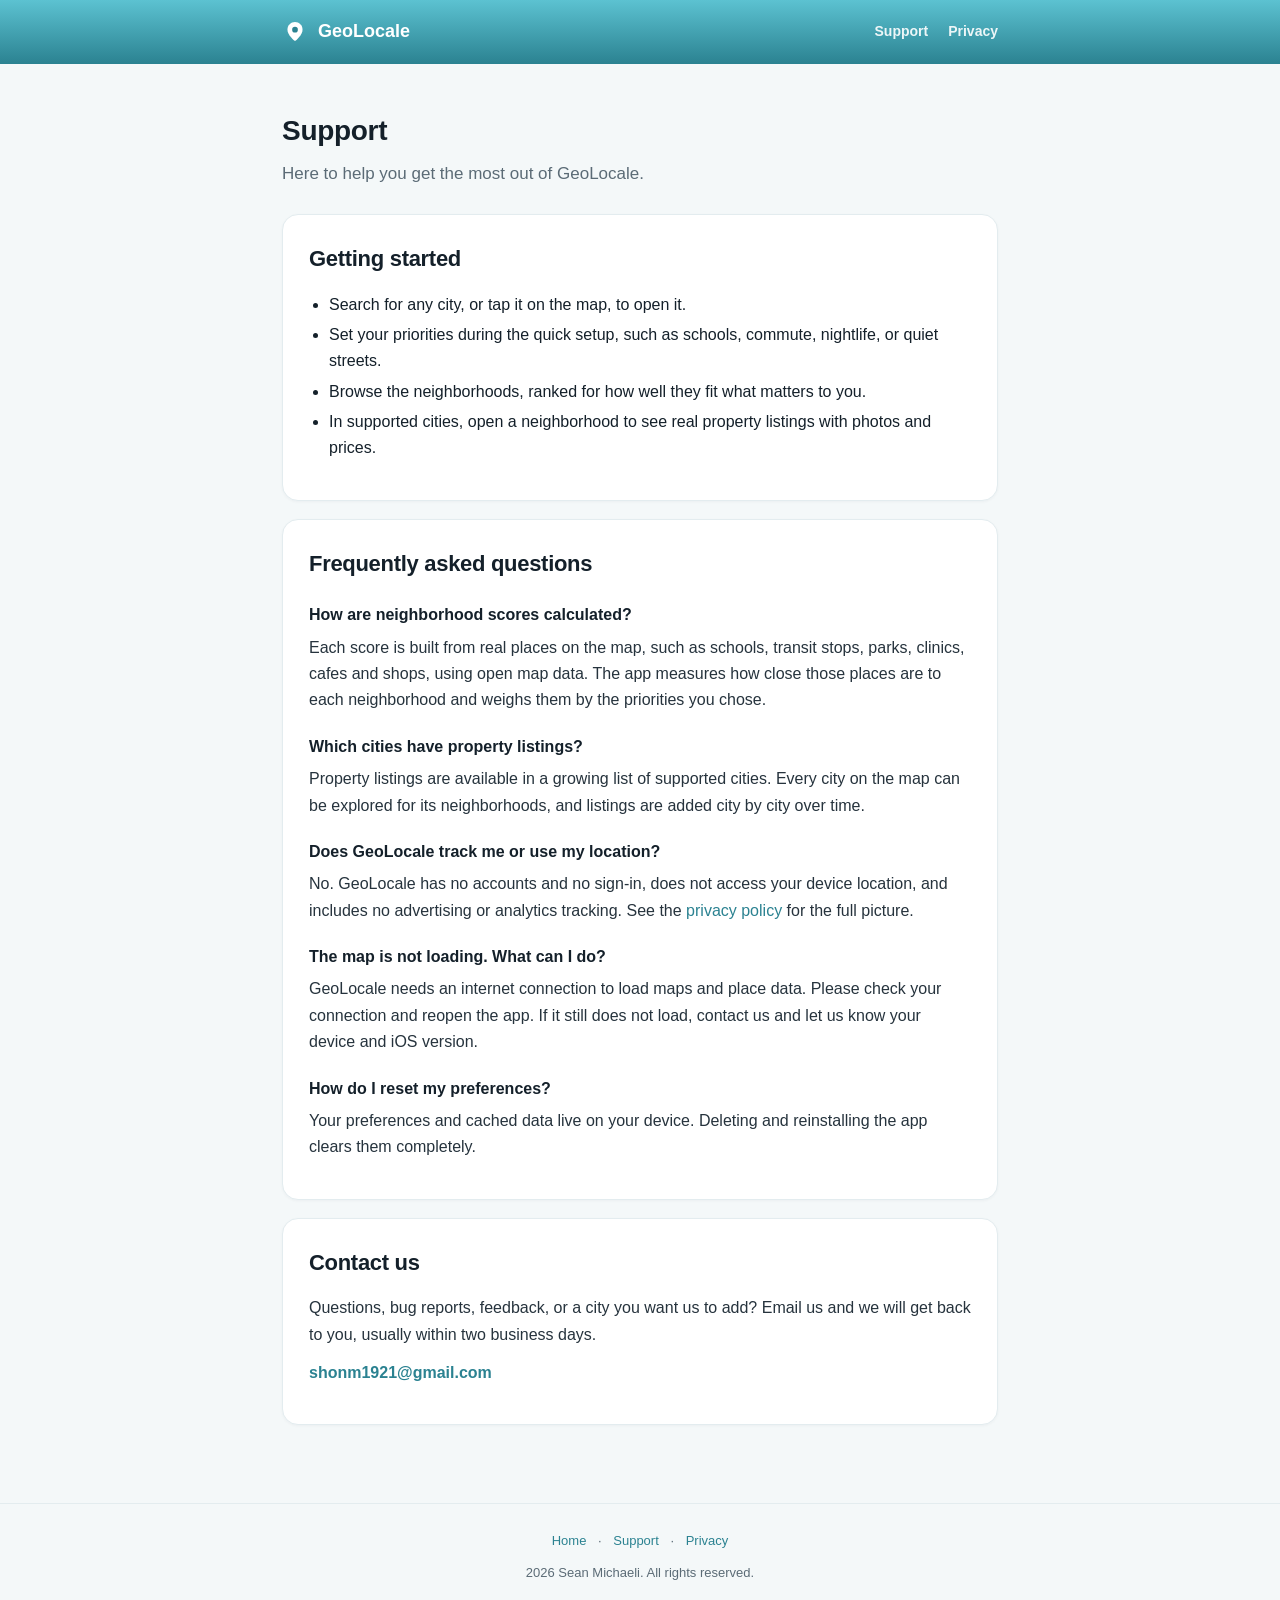
==== support.html @ 7adb96b3 "GeoLocale site: home, support, privacy policy" ====
<!doctype html>
<html lang="en">
<head>
<meta charset="utf-8">
<meta name="viewport" content="width=device-width,initial-scale=1">
<title>GeoLocale · Support</title>
<meta name="description" content="Help and support for the GeoLocale app.">
<link rel="stylesheet" href="style.css">
</head>
<body>
<header class="site-head">
  <div class="wrap nav">
    <a class="brand" href="index.html">
      <svg class="pin" viewBox="0 0 100 100" xmlns="http://www.w3.org/2000/svg"><path fill="#fff" d="M50 12c-16 0-29 13-29 29 0 20 25 41 28 43a2 2 0 0 0 2 0c3-2 28-23 28-43 0-16-13-29-29-29z"/><circle cx="50" cy="41" r="11" fill="#2b8291"/></svg>
      GeoLocale
    </a>
    <nav class="nav-links">
      <a href="support.html">Support</a>
      <a href="privacy.html">Privacy</a>
    </nav>
  </div>
</header>

<main>
  <div class="wrap">
    <h2 style="font-size:28px;margin-bottom:6px">Support</h2>
    <p class="lead">Here to help you get the most out of GeoLocale.</p>

    <div class="card">
      <h2>Getting started</h2>
      <ul>
        <li>Search for any city, or tap it on the map, to open it.</li>
        <li>Set your priorities during the quick setup, such as schools, commute, nightlife, or quiet streets.</li>
        <li>Browse the neighborhoods, ranked for how well they fit what matters to you.</li>
        <li>In supported cities, open a neighborhood to see real property listings with photos and prices.</li>
      </ul>
    </div>

    <div class="card">
      <h2>Frequently asked questions</h2>

      <h3>How are neighborhood scores calculated?</h3>
      <p>Each score is built from real places on the map, such as schools, transit stops, parks, clinics, cafes and shops, using open map data. The app measures how close those places are to each neighborhood and weighs them by the priorities you chose.</p>

      <h3>Which cities have property listings?</h3>
      <p>Property listings are available in a growing list of supported cities. Every city on the map can be explored for its neighborhoods, and listings are added city by city over time.</p>

      <h3>Does GeoLocale track me or use my location?</h3>
      <p>No. GeoLocale has no accounts and no sign-in, does not access your device location, and includes no advertising or analytics tracking. See the <a href="privacy.html">privacy policy</a> for the full picture.</p>

      <h3>The map is not loading. What can I do?</h3>
      <p>GeoLocale needs an internet connection to load maps and place data. Please check your connection and reopen the app. If it still does not load, contact us and let us know your device and iOS version.</p>

      <h3>How do I reset my preferences?</h3>
      <p>Your preferences and cached data live on your device. Deleting and reinstalling the app clears them completely.</p>
    </div>

    <div class="card">
      <h2>Contact us</h2>
      <p>Questions, bug reports, feedback, or a city you want us to add? Email us and we will get back to you, usually within two business days.</p>
      <p><a class="email" href="mailto:shonm1921@gmail.com?subject=GeoLocale%20Support">shonm1921@gmail.com</a></p>
    </div>
  </div>
</main>

<footer>
  <div class="wrap">
    <a href="index.html">Home</a> · <a href="support.html">Support</a> · <a href="privacy.html">Privacy</a>
    <div style="margin-top:10px">2026 Sean Michaeli. All rights reserved.</div>
  </div>
</footer>
</body>
</html>
---- style.css ----
:root{
  --teal:#2b8291; --teal-light:#47b2c2; --ink:#14202a; --muted:#5b6b76;
  --bg:#f4f8f9; --card:#ffffff; --line:#e3ecef; --radius:16px;
}
*{box-sizing:border-box;margin:0;padding:0}
html{scroll-behavior:smooth}
body{
  font-family:-apple-system,BlinkMacSystemFont,"Segoe UI",Roboto,Helvetica,Arial,sans-serif;
  color:var(--ink); background:var(--bg); line-height:1.65;
  -webkit-font-smoothing:antialiased;
}
a{color:var(--teal); text-decoration:none}
a:hover{text-decoration:underline}
.wrap{max-width:760px; margin:0 auto; padding:0 22px}

/* header */
.site-head{background:linear-gradient(180deg,#5cc2d1,#2b8291); color:#fff; padding:0}
.nav{display:flex; align-items:center; justify-content:space-between; height:64px}
.brand{display:flex; align-items:center; gap:10px; color:#fff; font-weight:800; font-size:18px}
.brand:hover{text-decoration:none}
.brand .pin{width:26px;height:26px;flex:0 0 auto}
.nav-links{display:flex; gap:20px; font-size:14px; font-weight:600}
.nav-links a{color:rgba(255,255,255,.9)}

/* hero */
.hero{background:linear-gradient(180deg,#5cc2d1,#2b8291); color:#fff; padding:40px 0 64px; text-align:center}
.hero .pin-lg{width:76px;height:76px;margin:0 auto 18px; display:block; filter:drop-shadow(0 10px 22px rgba(10,58,66,.35))}
.hero h1{font-size:34px; line-height:1.2; font-weight:800; margin-bottom:12px; letter-spacing:-.5px}
.hero p{font-size:17px; max-width:520px; margin:0 auto; color:rgba(255,255,255,.92)}

/* page body */
main{padding:44px 0 60px}
.card{background:var(--card); border:1px solid var(--line); border-radius:var(--radius); padding:26px 26px; margin:0 0 18px; box-shadow:0 1px 3px rgba(20,32,42,.04)}
h2{font-size:22px; font-weight:800; margin:0 0 14px; letter-spacing:-.3px}
h3{font-size:16px; font-weight:700; margin:20px 0 6px}
p{margin:0 0 12px; color:#26333d}
.lead{font-size:17px; color:var(--muted); margin-bottom:26px}
ul{margin:0 0 12px 20px} li{margin:4px 0}
.muted{color:var(--muted)}
.eff{font-size:13px; color:var(--muted); margin-bottom:22px}
.feat{display:grid; grid-template-columns:1fr 1fr; gap:14px; margin:8px 0 4px}
.feat .f{background:var(--card); border:1px solid var(--line); border-radius:12px; padding:16px}
.feat .f b{display:block; margin-bottom:4px}
.btn{display:inline-block; background:#fff; color:var(--teal); font-weight:700; padding:12px 22px; border-radius:999px; margin-top:22px; box-shadow:0 6px 18px rgba(10,58,66,.22)}
.email{font-weight:700}

/* footer */
footer{border-top:1px solid var(--line); padding:26px 0 40px; color:var(--muted); font-size:13px; text-align:center}
footer a{margin:0 8px}
@media(max-width:560px){
  .hero h1{font-size:27px} .feat{grid-template-columns:1fr} .nav-links{gap:14px}
}
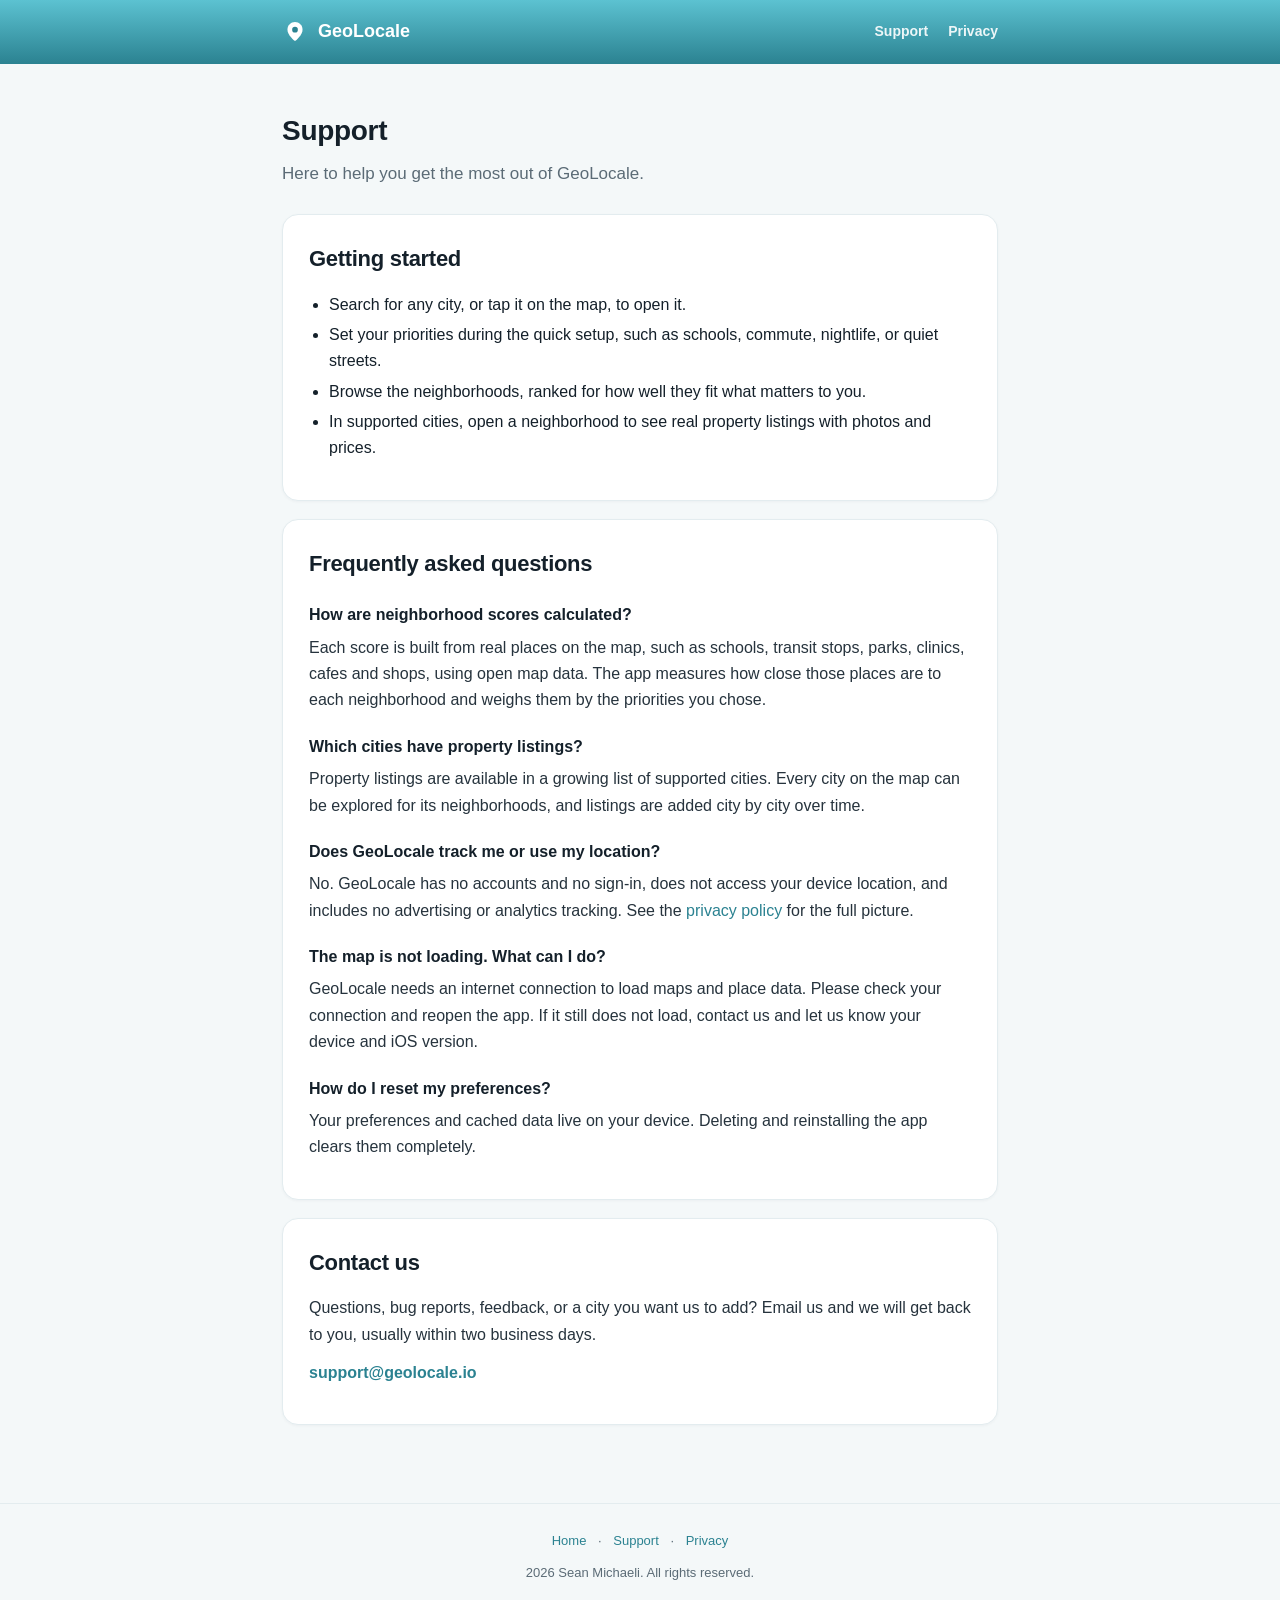
==== commit f79b951b: "Custom domain geolocale.io + domain support email" ====
--- a/support.html
+++ b/support.html
@@ -58,7 +58,7 @@
     <div class="card">
       <h2>Contact us</h2>
       <p>Questions, bug reports, feedback, or a city you want us to add? Email us and we will get back to you, usually within two business days.</p>
-      <p><a class="email" href="mailto:shonm1921@gmail.com?subject=GeoLocale%20Support">shonm1921@gmail.com</a></p>
+      <p><a class="email" href="mailto:support@geolocale.io?subject=GeoLocale%20Support">support@geolocale.io</a></p>
     </div>
   </div>
 </main>
